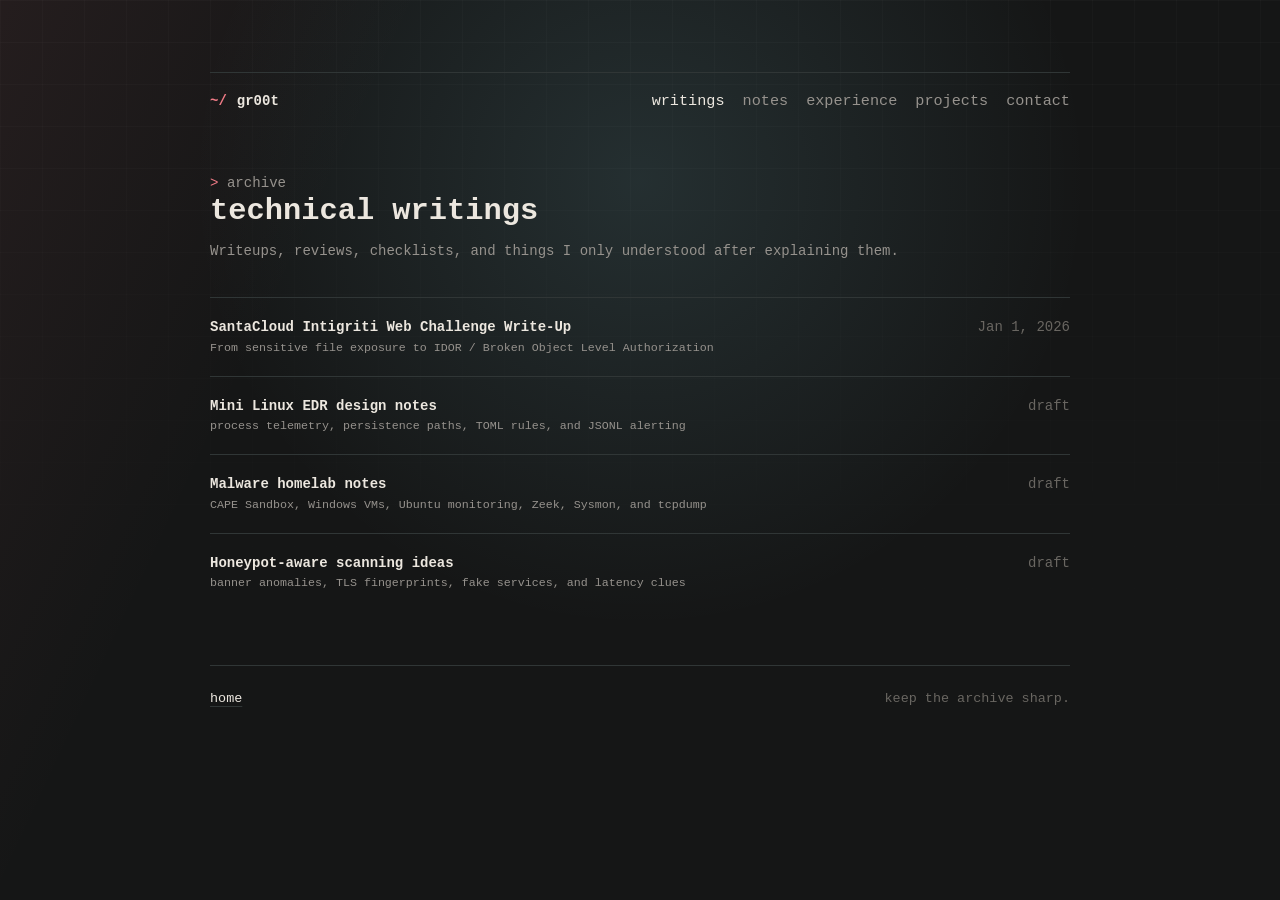
==== blog/index.html @ db4d6345 "Initial personal site" ====
<!doctype html>
<html lang="en">
  <head>
    <meta charset="utf-8">
    <meta name="viewport" content="width=device-width, initial-scale=1">
    <meta name="description" content="Technical writings and writeups by Lohinth M.">
    <title>writings / gr00t</title>
    <link rel="icon" href="../favicon.svg" type="image/svg+xml">
    <link rel="stylesheet" href="../css/style.css">
  </head>
  <body>
    <div class="page-shell narrow">
      <header class="site-header">
        <a class="brand" href="../" aria-label="Home">
          <span class="brand-mark">~/</span>
          <span>gr00t</span>
        </a>
        <nav class="nav-links" aria-label="Primary navigation">
          <a aria-current="page" href="./">writings</a>
          <a href="../notes/">notes</a>
          <a href="../#experience">experience</a>
          <a href="../#projects">projects</a>
          <a href="../#contact">contact</a>
        </nav>
      </header>

      <main>
        <section class="page-title">
          <p class="eyebrow">archive</p>
          <h1>technical writings</h1>
          <p>Writeups, reviews, checklists, and things I only understood after explaining them.</p>
        </section>

        <section class="post-list" aria-label="Blog posts">
          <a class="post-row" href="https://medium.com/@gr00t25/santacloud-intigriti-web-challenge-write-up-29175ea3b2ce" target="_blank" rel="noreferrer noopener">
            <span>
              <strong>SantaCloud Intigriti Web Challenge Write-Up</strong>
              <small>From sensitive file exposure to IDOR / Broken Object Level Authorization</small>
            </span>
            <time datetime="2026-01-01">Jan 1, 2026</time>
          </a>
          <article class="post-row">
            <span>
              <strong>Mini Linux EDR design notes</strong>
              <small>process telemetry, persistence paths, TOML rules, and JSONL alerting</small>
            </span>
            <time>draft</time>
          </article>
          <article class="post-row">
            <span>
              <strong>Malware homelab notes</strong>
              <small>CAPE Sandbox, Windows VMs, Ubuntu monitoring, Zeek, Sysmon, and tcpdump</small>
            </span>
            <time>draft</time>
          </article>
          <article class="post-row">
            <span>
              <strong>Honeypot-aware scanning ideas</strong>
              <small>banner anomalies, TLS fingerprints, fake services, and latency clues</small>
            </span>
            <time>draft</time>
          </article>
        </section>
      </main>

      <footer class="site-footer">
        <span><a href="../">home</a></span>
        <span>keep the archive sharp.</span>
      </footer>
    </div>

    <script src="../js/site.js"></script>
  </body>
</html>
---- css/style.css ----
:root {
  color-scheme: dark;
  --bg: #151616;
  --line: #303636;
  --text: #ece7df;
  --muted: #96928d;
  --faint: #696661;
  --accent: #95e6f4;
  --accent-2: #ef7b86;
  --accent-3: #d7f7a3;
  --max: 846px;
  --x: 50%;
  --y: 20%;
}

* {
  box-sizing: border-box;
}

html {
  scroll-behavior: smooth;
}

body {
  min-height: 100vh;
  margin: 0;
  background:
    radial-gradient(circle at var(--x) var(--y), rgba(149, 230, 244, 0.12), transparent 28rem),
    linear-gradient(115deg, rgba(239, 123, 134, 0.07), transparent 24rem),
    var(--bg);
  color: var(--text);
  font-family: "SFMono-Regular", Consolas, "Liberation Mono", Menlo, monospace;
  font-size: 14px;
  line-height: 1.62;
}

body::before {
  position: fixed;
  inset: 0;
  z-index: -1;
  content: "";
  background-image:
    linear-gradient(rgba(255, 255, 255, 0.025) 1px, transparent 1px),
    linear-gradient(90deg, rgba(255, 255, 255, 0.02) 1px, transparent 1px);
  background-size: 42px 42px;
  -webkit-mask-image: linear-gradient(to bottom, black, transparent 78%);
  mask-image: linear-gradient(to bottom, black, transparent 78%);
}

a {
  color: inherit;
  text-decoration: none;
}

a:hover {
  color: var(--accent);
}

.page-shell {
  width: min(var(--max), calc(100% - 40px));
  margin: 0 auto;
  padding: 72px 0 30px;
}

.page-shell.narrow {
  --max: 860px;
}

.site-header,
.site-footer,
.contact-strip,
.post-row,
.project-item {
  border-top: 1px solid var(--line);
}

.site-header {
  display: flex;
  align-items: center;
  justify-content: space-between;
  gap: 22px;
  padding-top: 16px;
}

.brand {
  display: inline-flex;
  align-items: center;
  gap: 10px;
  font-weight: 800;
  letter-spacing: 0;
}

.brand-mark {
  color: var(--accent-2);
}

.nav-links {
  display: flex;
  flex-wrap: wrap;
  justify-content: flex-end;
  gap: 18px;
  color: var(--muted);
  font-size: 0.95rem;
}

.nav-links a[aria-current="page"] {
  color: var(--text);
}

.hero {
  min-height: 390px;
  display: grid;
  align-content: center;
  padding: 56px 0 56px;
}

.hero-grid {
  display: grid;
  grid-template-columns: minmax(0, 1.1fr) minmax(230px, 0.75fr);
  gap: 58px;
  align-items: start;
}

.eyebrow {
  margin: 0 0 14px;
  color: var(--faint);
  font-size: 0.88rem;
}

.eyebrow::before {
  content: "> ";
  color: var(--accent-2);
}

h1,
h2,
h3,
p {
  margin-top: 0;
}

h1,
h2,
h3,
strong {
  color: var(--text);
  line-height: 1.18;
}

h1 {
  max-width: 620px;
  margin-bottom: 8px;
  font-size: 1.85rem;
  letter-spacing: 0;
}

h2 {
  margin-bottom: 8px;
  font-size: 1.2rem;
}

h3 {
  margin-bottom: 8px;
  font-size: 0.98rem;
}

.intro {
  max-width: 460px;
  color: var(--muted);
  font-size: 1rem;
}

.contact-line {
  margin-top: 22px;
  color: var(--muted);
}

.contact-line a {
  color: var(--text);
  text-decoration: underline;
  text-decoration-color: var(--line);
  text-underline-offset: 4px;
}

.home-links {
  display: grid;
  gap: 24px;
  padding-top: 9px;
}

.home-link {
  display: grid;
  gap: 2px;
}

.home-link strong {
  font-size: 1.05rem;
}

.home-link span {
  color: var(--muted);
}

.section-block {
  padding: 34px 0;
  border-top: 1px solid var(--line);
}

.section-heading {
  margin-bottom: 22px;
}

.section-heading h2,
.page-title h1 {
  margin-bottom: 10px;
}

.link-board {
  display: grid;
  grid-template-columns: repeat(2, minmax(0, 1fr));
  gap: 12px;
}

.link-card {
  display: grid;
  grid-template-columns: auto 1fr;
  gap: 16px;
  min-height: 104px;
  padding: 16px;
  border: 1px solid var(--line);
  border-radius: 8px;
  background: rgba(28, 31, 31, 0.72);
}

.link-card:hover {
  border-color: rgba(149, 230, 244, 0.55);
  background: rgba(30, 36, 36, 0.9);
}

.card-index,
.tag {
  color: var(--accent-2);
  font-size: 0.78rem;
}

small {
  display: block;
  color: var(--muted);
}

.split-section {
  display: grid;
  grid-template-columns: 190px minmax(0, 1fr);
  gap: 28px;
}

.project-list {
  display: grid;
}

.project-item {
  display: grid;
  grid-template-columns: 1fr auto;
  gap: 24px;
  padding: 18px 0;
}

.project-item p,
.timeline p,
.page-title p,
.contact-strip p,
.note-card p {
  margin-bottom: 0;
  color: var(--muted);
}

.tag {
  align-self: start;
  padding: 2px 8px;
  border: 1px solid rgba(239, 123, 134, 0.4);
  border-radius: 999px;
}

.timeline {
  display: grid;
  gap: 16px;
}

.timeline p {
  padding-left: 18px;
  border-left: 1px solid var(--line);
}

.timeline span {
  color: var(--accent);
}

.contact-strip {
  display: flex;
  align-items: center;
  justify-content: space-between;
  gap: 24px;
  padding: 28px 0;
}

.contact-strip div {
  display: flex;
  flex-wrap: wrap;
  justify-content: flex-end;
  gap: 14px;
}

.contact-strip a,
.site-footer a {
  color: var(--text);
  text-decoration: underline;
  text-decoration-color: var(--line);
  text-underline-offset: 4px;
}

.page-title {
  padding: 58px 0 34px;
}

.page-title h1 {
  font-size: 1.9rem;
}

.post-list {
  padding-bottom: 54px;
}

.post-row {
  display: grid;
  grid-template-columns: 1fr auto;
  gap: 28px;
  padding: 18px 0;
}

.post-row time {
  color: var(--faint);
  white-space: nowrap;
}

.notes-grid {
  display: grid;
  grid-template-columns: repeat(2, minmax(0, 1fr));
  gap: 12px;
  padding-bottom: 54px;
}

.note-card {
  min-height: 190px;
  padding: 16px;
  border: 1px solid var(--line);
  border-radius: 8px;
  background: rgba(28, 31, 31, 0.72);
}

.note-card h2 {
  margin-top: 18px;
  font-size: 1.05rem;
}

pre {
  overflow-x: auto;
  margin: 12px 0 0;
  padding: 12px;
  border: 1px solid var(--line);
  border-radius: 8px;
  background: #111212;
  color: var(--accent-3);
}

.site-footer {
  display: flex;
  justify-content: space-between;
  gap: 20px;
  padding-top: 22px;
  color: var(--faint);
  font-size: 0.84rem;
}

@media (max-width: 760px) {
  .page-shell {
    width: min(100% - 28px, var(--max));
    padding-top: 32px;
  }

  .site-header,
  .contact-strip,
  .site-footer {
    align-items: flex-start;
    flex-direction: column;
  }

  .nav-links,
  .contact-strip div {
    justify-content: flex-start;
  }

  .hero {
    min-height: auto;
    padding: 42px 0 36px;
  }

  .hero-grid,
  .split-section,
  .link-board,
  .notes-grid,
  .post-row {
    grid-template-columns: 1fr;
  }

  .post-row {
    gap: 8px;
  }

  h1 {
    font-size: 1.75rem;
  }
}
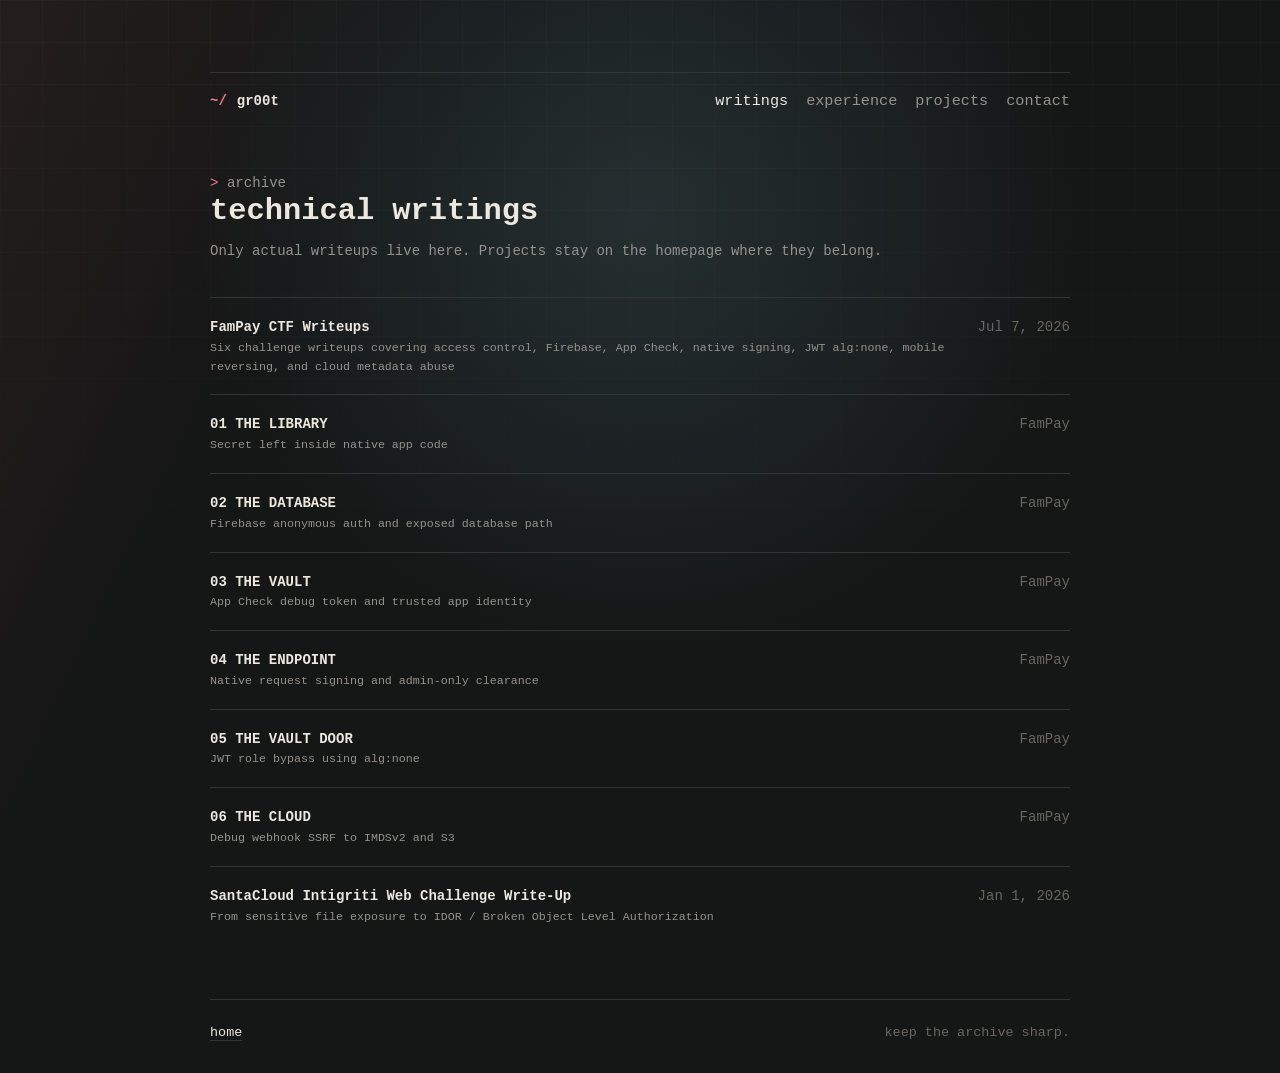
==== commit dbdd2df2: "Clean up writings and projects" ====
--- a/blog/index.html
+++ b/blog/index.html
@@ -17,7 +17,6 @@
         </a>
         <nav class="nav-links" aria-label="Primary navigation">
           <a aria-current="page" href="./">writings</a>
-          <a href="../notes/">notes</a>
           <a href="../#experience">experience</a>
           <a href="../#projects">projects</a>
           <a href="../#contact">contact</a>
@@ -28,10 +27,59 @@
         <section class="page-title">
           <p class="eyebrow">archive</p>
           <h1>technical writings</h1>
-          <p>Writeups, reviews, checklists, and things I only understood after explaining them.</p>
+          <p>Only actual writeups live here. Projects stay on the homepage where they belong.</p>
         </section>
 
         <section class="post-list" aria-label="Blog posts">
+          <a class="post-row" href="https://github.com/l0h1nth/fampay-writeups" target="_blank" rel="noreferrer noopener">
+            <span>
+              <strong>FamPay CTF Writeups</strong>
+              <small>Six challenge writeups covering access control, Firebase, App Check, native signing, JWT alg:none, mobile reversing, and cloud metadata abuse</small>
+            </span>
+            <time datetime="2026-07-07">Jul 7, 2026</time>
+          </a>
+          <a class="post-row" href="https://github.com/l0h1nth/fampay-writeups/tree/main/01_THE_LIBRARY" target="_blank" rel="noreferrer noopener">
+            <span>
+              <strong>01 THE LIBRARY</strong>
+              <small>Secret left inside native app code</small>
+            </span>
+            <time>FamPay</time>
+          </a>
+          <a class="post-row" href="https://github.com/l0h1nth/fampay-writeups/tree/main/02_THE_DATABASE" target="_blank" rel="noreferrer noopener">
+            <span>
+              <strong>02 THE DATABASE</strong>
+              <small>Firebase anonymous auth and exposed database path</small>
+            </span>
+            <time>FamPay</time>
+          </a>
+          <a class="post-row" href="https://github.com/l0h1nth/fampay-writeups/tree/main/03_THE_VAULT" target="_blank" rel="noreferrer noopener">
+            <span>
+              <strong>03 THE VAULT</strong>
+              <small>App Check debug token and trusted app identity</small>
+            </span>
+            <time>FamPay</time>
+          </a>
+          <a class="post-row" href="https://github.com/l0h1nth/fampay-writeups/tree/main/04_THE_ENDPOINT" target="_blank" rel="noreferrer noopener">
+            <span>
+              <strong>04 THE ENDPOINT</strong>
+              <small>Native request signing and admin-only clearance</small>
+            </span>
+            <time>FamPay</time>
+          </a>
+          <a class="post-row" href="https://github.com/l0h1nth/fampay-writeups/tree/main/05_THE_VAULT_DOOR" target="_blank" rel="noreferrer noopener">
+            <span>
+              <strong>05 THE VAULT DOOR</strong>
+              <small>JWT role bypass using alg:none</small>
+            </span>
+            <time>FamPay</time>
+          </a>
+          <a class="post-row" href="https://github.com/l0h1nth/fampay-writeups/tree/main/06_THE_CLOUD" target="_blank" rel="noreferrer noopener">
+            <span>
+              <strong>06 THE CLOUD</strong>
+              <small>Debug webhook SSRF to IMDSv2 and S3</small>
+            </span>
+            <time>FamPay</time>
+          </a>
           <a class="post-row" href="https://medium.com/@gr00t25/santacloud-intigriti-web-challenge-write-up-29175ea3b2ce" target="_blank" rel="noreferrer noopener">
             <span>
               <strong>SantaCloud Intigriti Web Challenge Write-Up</strong>
@@ -39,27 +87,6 @@
             </span>
             <time datetime="2026-01-01">Jan 1, 2026</time>
           </a>
-          <article class="post-row">
-            <span>
-              <strong>Mini Linux EDR design notes</strong>
-              <small>process telemetry, persistence paths, TOML rules, and JSONL alerting</small>
-            </span>
-            <time>draft</time>
-          </article>
-          <article class="post-row">
-            <span>
-              <strong>Malware homelab notes</strong>
-              <small>CAPE Sandbox, Windows VMs, Ubuntu monitoring, Zeek, Sysmon, and tcpdump</small>
-            </span>
-            <time>draft</time>
-          </article>
-          <article class="post-row">
-            <span>
-              <strong>Honeypot-aware scanning ideas</strong>
-              <small>banner anomalies, TLS fingerprints, fake services, and latency clues</small>
-            </span>
-            <time>draft</time>
-          </article>
         </section>
       </main>
 
--- a/css/style.css
+++ b/css/style.css
@@ -7,7 +7,6 @@
   --faint: #696661;
   --accent: #95e6f4;
   --accent-2: #ef7b86;
-  --accent-3: #d7f7a3;
   --max: 846px;
   --x: 50%;
   --y: 20%;
@@ -268,8 +267,7 @@
 .project-item p,
 .timeline p,
 .page-title p,
-.contact-strip p,
-.note-card p {
+.contact-strip p {
   margin-bottom: 0;
   color: var(--muted);
 }
@@ -342,36 +340,6 @@
   white-space: nowrap;
 }
 
-.notes-grid {
-  display: grid;
-  grid-template-columns: repeat(2, minmax(0, 1fr));
-  gap: 12px;
-  padding-bottom: 54px;
-}
-
-.note-card {
-  min-height: 190px;
-  padding: 16px;
-  border: 1px solid var(--line);
-  border-radius: 8px;
-  background: rgba(28, 31, 31, 0.72);
-}
-
-.note-card h2 {
-  margin-top: 18px;
-  font-size: 1.05rem;
-}
-
-pre {
-  overflow-x: auto;
-  margin: 12px 0 0;
-  padding: 12px;
-  border: 1px solid var(--line);
-  border-radius: 8px;
-  background: #111212;
-  color: var(--accent-3);
-}
-
 .site-footer {
   display: flex;
   justify-content: space-between;
@@ -407,7 +375,6 @@
   .hero-grid,
   .split-section,
   .link-board,
-  .notes-grid,
   .post-row {
     grid-template-columns: 1fr;
   }
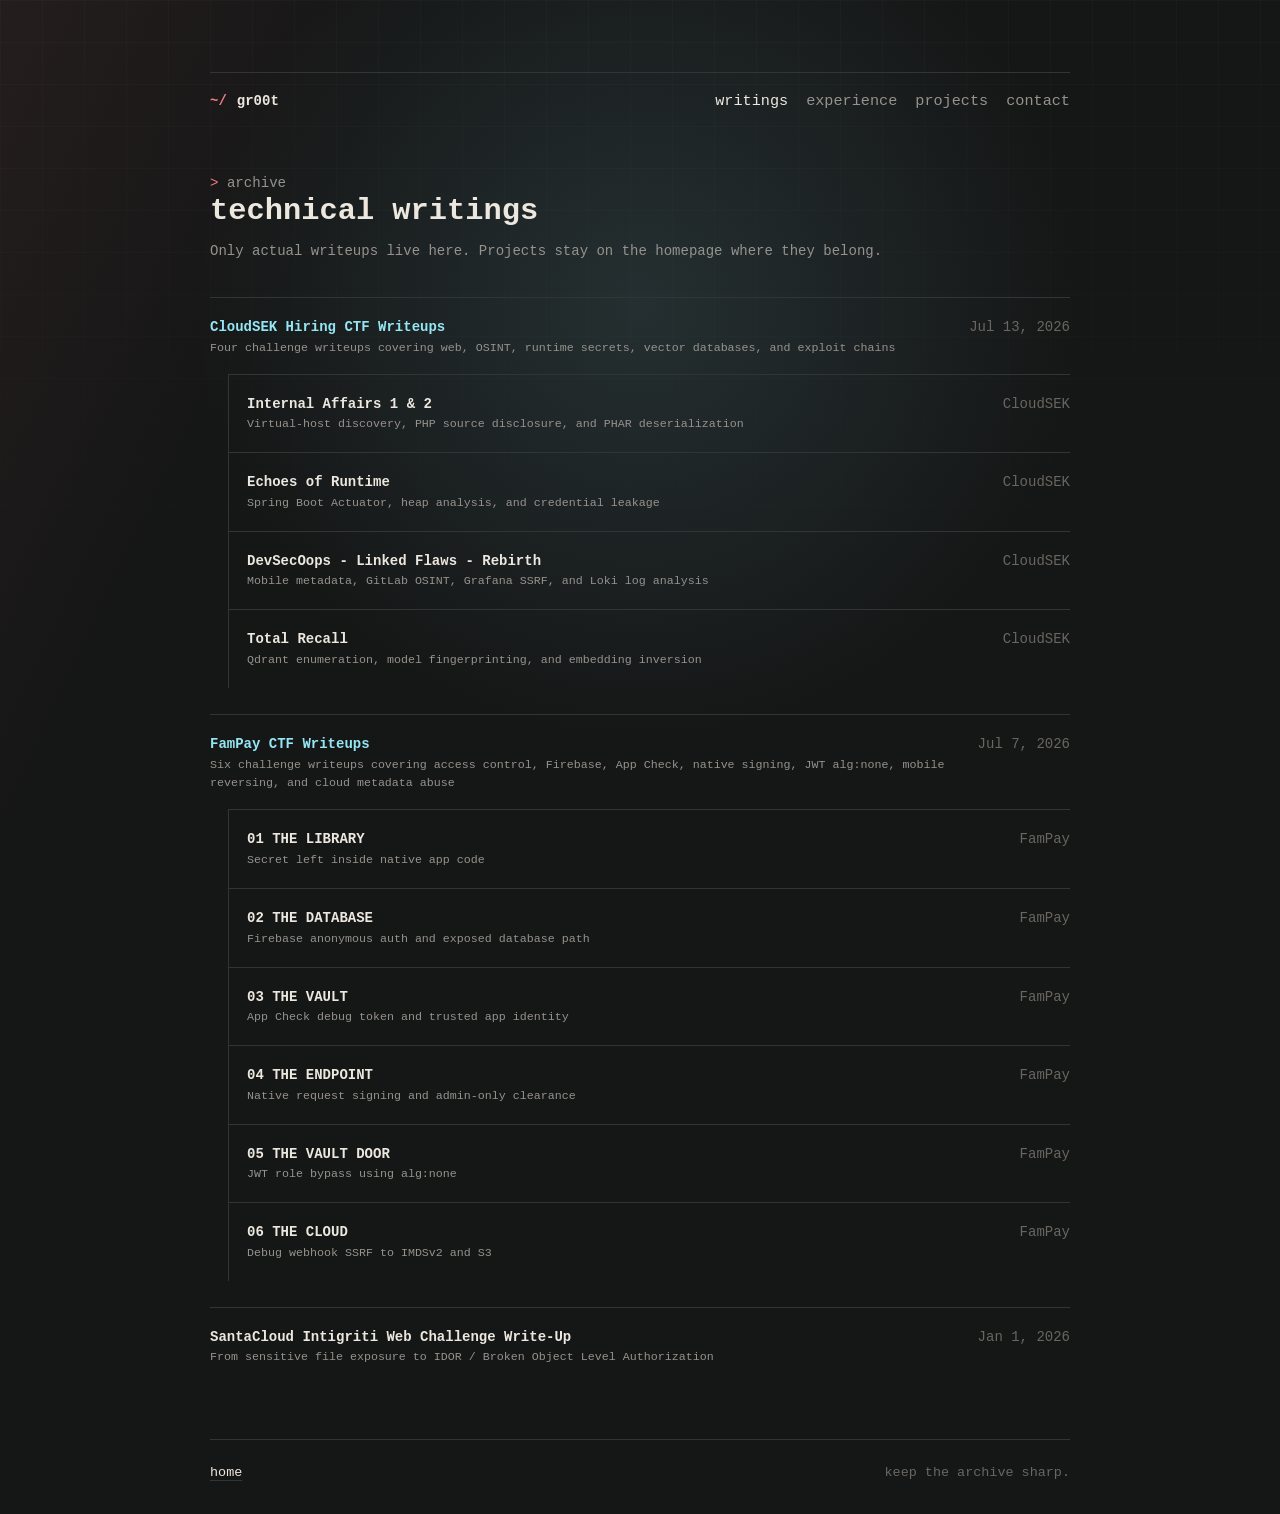
==== commit f4e26461: "Group writeups by CTF" ====
--- a/blog/index.html
+++ b/blog/index.html
@@ -5,7 +5,7 @@
     <meta name="viewport" content="width=device-width, initial-scale=1">
     <meta name="description" content="Technical writings and writeups by Lohinth M.">
     <title>writings / gr00t</title>
-    <link rel="icon" href="../favicon.svg" type="image/svg+xml">
+    <link rel="icon" href="../dog.jpeg" type="image/jpeg">
     <link rel="stylesheet" href="../css/style.css">
   </head>
   <body>
@@ -31,55 +31,100 @@
         </section>
 
         <section class="post-list" aria-label="Blog posts">
-          <a class="post-row" href="https://github.com/l0h1nth/fampay-writeups" target="_blank" rel="noreferrer noopener">
-            <span>
-              <strong>FamPay CTF Writeups</strong>
-              <small>Six challenge writeups covering access control, Firebase, App Check, native signing, JWT alg:none, mobile reversing, and cloud metadata abuse</small>
-            </span>
-            <time datetime="2026-07-07">Jul 7, 2026</time>
-          </a>
-          <a class="post-row" href="https://github.com/l0h1nth/fampay-writeups/tree/main/01_THE_LIBRARY" target="_blank" rel="noreferrer noopener">
-            <span>
-              <strong>01 THE LIBRARY</strong>
-              <small>Secret left inside native app code</small>
-            </span>
-            <time>FamPay</time>
-          </a>
-          <a class="post-row" href="https://github.com/l0h1nth/fampay-writeups/tree/main/02_THE_DATABASE" target="_blank" rel="noreferrer noopener">
-            <span>
-              <strong>02 THE DATABASE</strong>
-              <small>Firebase anonymous auth and exposed database path</small>
-            </span>
-            <time>FamPay</time>
-          </a>
-          <a class="post-row" href="https://github.com/l0h1nth/fampay-writeups/tree/main/03_THE_VAULT" target="_blank" rel="noreferrer noopener">
-            <span>
-              <strong>03 THE VAULT</strong>
-              <small>App Check debug token and trusted app identity</small>
-            </span>
-            <time>FamPay</time>
-          </a>
-          <a class="post-row" href="https://github.com/l0h1nth/fampay-writeups/tree/main/04_THE_ENDPOINT" target="_blank" rel="noreferrer noopener">
-            <span>
-              <strong>04 THE ENDPOINT</strong>
-              <small>Native request signing and admin-only clearance</small>
-            </span>
-            <time>FamPay</time>
-          </a>
-          <a class="post-row" href="https://github.com/l0h1nth/fampay-writeups/tree/main/05_THE_VAULT_DOOR" target="_blank" rel="noreferrer noopener">
-            <span>
-              <strong>05 THE VAULT DOOR</strong>
-              <small>JWT role bypass using alg:none</small>
-            </span>
-            <time>FamPay</time>
-          </a>
-          <a class="post-row" href="https://github.com/l0h1nth/fampay-writeups/tree/main/06_THE_CLOUD" target="_blank" rel="noreferrer noopener">
-            <span>
-              <strong>06 THE CLOUD</strong>
-              <small>Debug webhook SSRF to IMDSv2 and S3</small>
-            </span>
-            <time>FamPay</time>
-          </a>
+          <article class="writeup-group">
+            <a class="post-row group-header" href="https://github.com/l0h1nth/cloudsek-writeups" target="_blank" rel="noreferrer noopener">
+              <span>
+                <strong>CloudSEK Hiring CTF Writeups</strong>
+                <small>Four challenge writeups covering web, OSINT, runtime secrets, vector databases, and exploit chains</small>
+              </span>
+              <time datetime="2026-07-13">Jul 13, 2026</time>
+            </a>
+            <div class="writeup-items">
+              <a class="post-row" href="https://github.com/l0h1nth/cloudsek-writeups/tree/main/Internal%20Affairs%201%20%26%202" target="_blank" rel="noreferrer noopener">
+                <span>
+                  <strong>Internal Affairs 1 &amp; 2</strong>
+                  <small>Virtual-host discovery, PHP source disclosure, and PHAR deserialization</small>
+                </span>
+                <time>CloudSEK</time>
+              </a>
+              <a class="post-row" href="https://github.com/l0h1nth/cloudsek-writeups/tree/main/Echoes%20of%20Runtime" target="_blank" rel="noreferrer noopener">
+                <span>
+                  <strong>Echoes of Runtime</strong>
+                  <small>Spring Boot Actuator, heap analysis, and credential leakage</small>
+                </span>
+                <time>CloudSEK</time>
+              </a>
+              <a class="post-row" href="https://github.com/l0h1nth/cloudsek-writeups/tree/main/DevSecOops%20-%20Linked%20Flaws%20-%20Rebirth" target="_blank" rel="noreferrer noopener">
+                <span>
+                  <strong>DevSecOops - Linked Flaws - Rebirth</strong>
+                  <small>Mobile metadata, GitLab OSINT, Grafana SSRF, and Loki log analysis</small>
+                </span>
+                <time>CloudSEK</time>
+              </a>
+              <a class="post-row" href="https://github.com/l0h1nth/cloudsek-writeups/tree/main/Total%20Recall" target="_blank" rel="noreferrer noopener">
+                <span>
+                  <strong>Total Recall</strong>
+                  <small>Qdrant enumeration, model fingerprinting, and embedding inversion</small>
+                </span>
+                <time>CloudSEK</time>
+              </a>
+            </div>
+          </article>
+
+          <article class="writeup-group">
+            <a class="post-row group-header" href="https://github.com/l0h1nth/fampay-writeups" target="_blank" rel="noreferrer noopener">
+              <span>
+                <strong>FamPay CTF Writeups</strong>
+                <small>Six challenge writeups covering access control, Firebase, App Check, native signing, JWT alg:none, mobile reversing, and cloud metadata abuse</small>
+              </span>
+              <time datetime="2026-07-07">Jul 7, 2026</time>
+            </a>
+            <div class="writeup-items">
+              <a class="post-row" href="https://github.com/l0h1nth/fampay-writeups/tree/main/01_THE_LIBRARY" target="_blank" rel="noreferrer noopener">
+                <span>
+                  <strong>01 THE LIBRARY</strong>
+                  <small>Secret left inside native app code</small>
+                </span>
+                <time>FamPay</time>
+              </a>
+              <a class="post-row" href="https://github.com/l0h1nth/fampay-writeups/tree/main/02_THE_DATABASE" target="_blank" rel="noreferrer noopener">
+                <span>
+                  <strong>02 THE DATABASE</strong>
+                  <small>Firebase anonymous auth and exposed database path</small>
+                </span>
+                <time>FamPay</time>
+              </a>
+              <a class="post-row" href="https://github.com/l0h1nth/fampay-writeups/tree/main/03_THE_VAULT" target="_blank" rel="noreferrer noopener">
+                <span>
+                  <strong>03 THE VAULT</strong>
+                  <small>App Check debug token and trusted app identity</small>
+                </span>
+                <time>FamPay</time>
+              </a>
+              <a class="post-row" href="https://github.com/l0h1nth/fampay-writeups/tree/main/04_THE_ENDPOINT" target="_blank" rel="noreferrer noopener">
+                <span>
+                  <strong>04 THE ENDPOINT</strong>
+                  <small>Native request signing and admin-only clearance</small>
+                </span>
+                <time>FamPay</time>
+              </a>
+              <a class="post-row" href="https://github.com/l0h1nth/fampay-writeups/tree/main/05_THE_VAULT_DOOR" target="_blank" rel="noreferrer noopener">
+                <span>
+                  <strong>05 THE VAULT DOOR</strong>
+                  <small>JWT role bypass using alg:none</small>
+                </span>
+                <time>FamPay</time>
+              </a>
+              <a class="post-row" href="https://github.com/l0h1nth/fampay-writeups/tree/main/06_THE_CLOUD" target="_blank" rel="noreferrer noopener">
+                <span>
+                  <strong>06 THE CLOUD</strong>
+                  <small>Debug webhook SSRF to IMDSv2 and S3</small>
+                </span>
+                <time>FamPay</time>
+              </a>
+            </div>
+          </article>
+
           <a class="post-row" href="https://medium.com/@gr00t25/santacloud-intigriti-web-challenge-write-up-29175ea3b2ce" target="_blank" rel="noreferrer noopener">
             <span>
               <strong>SantaCloud Intigriti Web Challenge Write-Up</strong>
--- a/css/style.css
+++ b/css/style.css
@@ -325,6 +325,8 @@
 }
 
 .post-list {
+  display: grid;
+  gap: 26px;
   padding-bottom: 54px;
 }
 
@@ -333,6 +335,32 @@
   grid-template-columns: 1fr auto;
   gap: 28px;
   padding: 18px 0;
+}
+
+.writeup-group {
+  border-top: 1px solid var(--line);
+}
+
+.writeup-group .post-row {
+  border-top: 0;
+}
+
+.group-header {
+  padding-bottom: 16px;
+}
+
+.group-header strong {
+  color: var(--accent);
+}
+
+.writeup-items {
+  margin-left: 18px;
+  border-left: 1px solid var(--line);
+}
+
+.writeup-items .post-row {
+  padding-left: 18px;
+  border-top: 1px solid var(--line);
 }
 
 .post-row time {
@@ -383,6 +411,10 @@
     gap: 8px;
   }
 
+  .writeup-items {
+    margin-left: 0;
+  }
+
   h1 {
     font-size: 1.75rem;
   }
